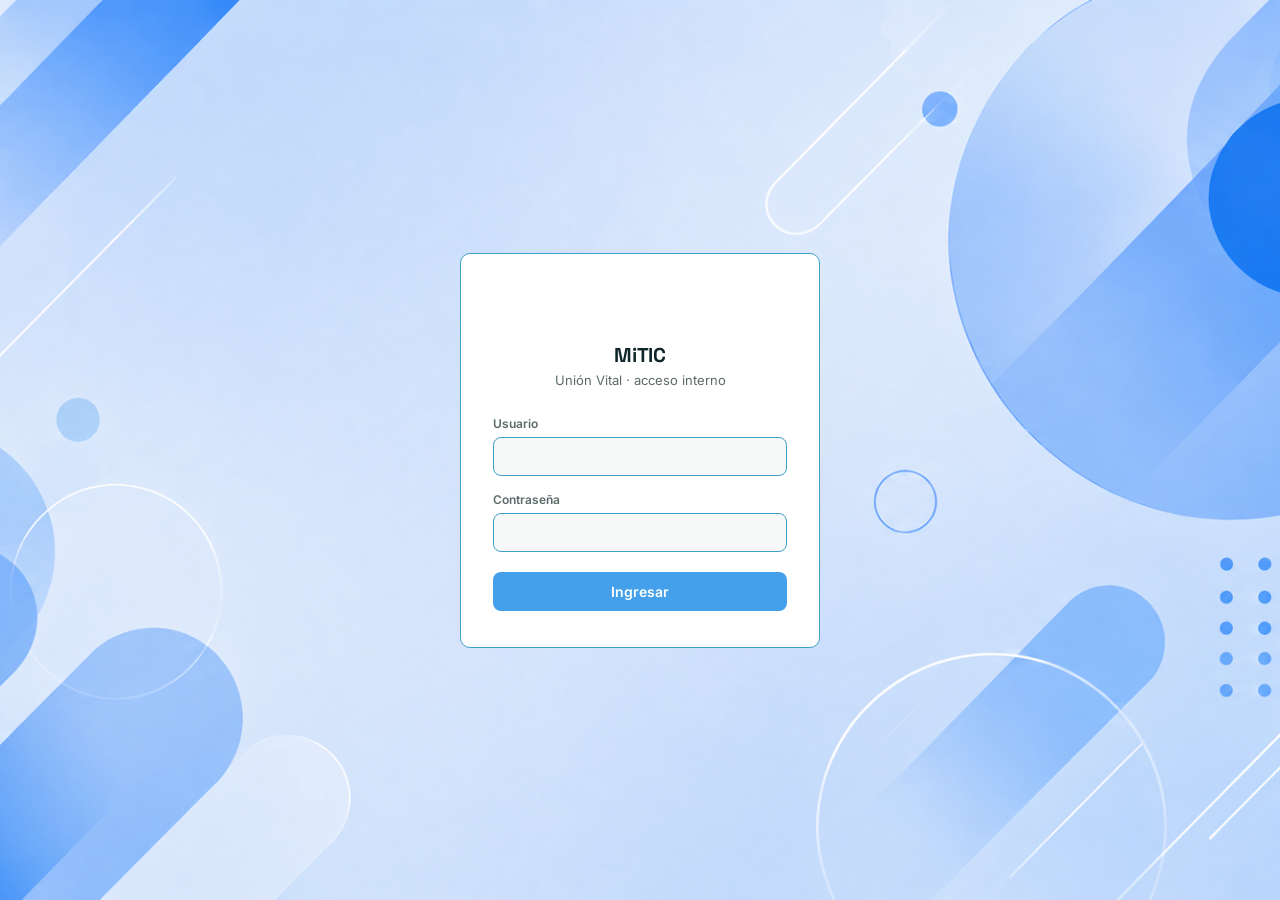
==== frontend/index.html @ f63959bd "Initial commit - Backend y estructura inicial" ====
<!DOCTYPE html>
<html lang="es">
<head>
<meta charset="UTF-8">
<meta name="viewport" content="width=device-width, initial-scale=1.0">
<title>MiTIC · Unión Vital</title>
<link rel="preconnect" href="https://fonts.googleapis.com">
<link href="https://fonts.googleapis.com/css2?family=Space+Grotesk:wght@500;600;700&family=Inter:wght@400;500;600&family=IBM+Plex+Mono:wght@500&display=swap" rel="stylesheet">
<link rel="stylesheet" href="css/styles.css">
</head>
<body>

<!-- ===================== LOGIN ===================== -->
<div id="login-screen">
  <div class="login-card">
    <div class="pulse-wrap" aria-hidden="true">
      <svg viewBox="0 0 120 32">
        <path class="pulse-line" d="M0,16 L30,16 L38,4 L48,28 L56,16 L120,16" />
      </svg>
    </div>
    <h1>MiTIC</h1>
    <p class="subtitle">Unión Vital · acceso interno</p>

    <div class="error-box" id="login-error"></div>

    <form id="login-form">
      <div class="field">
        <label for="user">Usuario</label>
        <input type="text" id="user" name="user" autocomplete="username" required>
      </div>
      <div class="field">
        <label for="clave">Contraseña</label>
        <input type="password" id="clave" name="clave" autocomplete="current-password" required>
      </div>
      <button type="submit" class="primary" id="login-btn">Ingresar</button>
    </form>
  </div>
</div>

<!-- ===================== DASHBOARD ===================== -->
<div id="app-screen">
  <div class="layout">
    <nav class="sidebar">
      <div class="brand">MiTIC</div>
      <div class="brand-sub">Unión Vital</div>

      <button class="nav-item active" data-view="usuarios">Usuarios</button>
      <button class="nav-item" data-view="activos">Activos</button>
      <button class="nav-item" data-view="tareas">Tareas</button>
      <button class="nav-item" data-view="plantillas">Plantillas</button>

      <div class="spacer"></div>
      <button class="nav-item logout" id="logout-btn">Cerrar sesión</button>
    </nav>

    <main class="content">
      <h2 id="view-title">Usuarios</h2>
      <p class="view-sub" id="view-sub">Listado de usuarios registrados en el sistema.</p>
      <div class="toolbar" id="view-toolbar" style="display:none;">
        <button class="btn-new" id="btn-new">+ Nuevo</button>
      </div>
      <div class="panel">
        <div id="view-body"><div class="empty-state">Cargando...</div></div>
      </div>
    </main>
  </div>
</div>

<!-- ===================== MODAL: Nuevo registro ===================== -->
<div class="modal-overlay" id="modal-overlay">
  <div class="modal-card">
    <h3 id="modal-title">Nuevo Activo</h3>
    <p class="modal-sub">Completá los datos del registro.</p>

    <div class="error-box" id="modal-error"></div>

    <form id="modal-form">
      <div class="modal-grid" id="modal-fields"></div>
      <div class="modal-actions">
        <button type="button" class="btn-secondary" id="modal-cancel">Cancelar</button>
        <button type="submit" class="primary" id="modal-submit" style="width:auto; padding:9px 18px;">Guardar</button>
      </div>
    </form>
  </div>
</div>

<!--
  Orden de carga (importante, cada archivo depende del anterior):
    1) config.js          -> API_BASE
    2) utils.js           -> escapeHtml, renderTable, formatFecha
    3) modules/*.js       -> usuariosView, activosView, tareasView, plantillasView
    4) auth.js            -> getToken/setToken/clearToken, login, logout
    5) modal.js           -> abrir/cerrar modal, crear registros
    6) app.js             -> junta todo en VIEWS, navegación, arranque
-->
<script src="js/config.js"></script>
<script src="js/utils.js"></script>
<script src="js/modules/usuarios.js"></script>
<script src="js/modules/activos.js"></script>
<script src="js/modules/plantillas.js"></script>
<script src="js/modules/tareas.js"></script>
<script src="js/modules/checklists.js"></script> <!-- AGREGAR ESTA LÍNEA -->
<script src="js/auth.js"></script>
<script src="js/modal.js"></script>
<script src="js/app.js"></script>

</body>
</html>
---- frontend/css/styles.css ----
:root {
  --bg: #F6F9F8;
  --surface: #FFFFFF;
  --ink: #10262B;
  --ink-soft: #5B6B6A;
  --accent: #45a0eb;
  --accent-soft: #E4F0EC;
  --warn: #C2452A;
  --warn-soft: #FBEAE5;
  --border: #3ea1c9;
  --radius: 10px;
}

* { box-sizing: border-box; }

body {
  margin: 0;
  background: var(--bg);
  color: var(--ink);
  font-family: 'Inter', system-ui, sans-serif;
  -webkit-font-smoothing: antialiased;
}

h1, h2, h3, .brand {
  font-family: 'Space Grotesk', sans-serif;
  letter-spacing: -0.01em;
}

code, .mono { font-family: 'IBM Plex Mono', monospace; }

/* ---------- Pulse signature (login screen) ---------- */
.pulse-wrap {
  width: 120px;
  height: 32px;
  margin: 0 auto 20px;
}
.pulse-wrap svg { width: 100%; height: 100%; display: block; }
.pulse-line {
  fill: none;
  stroke: var(--accent);
  stroke-width: 2;
  stroke-linecap: round;
  stroke-linejoin: round;
  stroke-dasharray: 220;
  stroke-dashoffset: 220;
  animation: draw 2.2s ease-in-out infinite;
}
@keyframes draw {
  0%   { stroke-dashoffset: 220; }
  45%  { stroke-dashoffset: 0; }
  55%  { stroke-dashoffset: 0; }
  100% { stroke-dashoffset: -220; }
}
@media (prefers-reduced-motion: reduce) {
  .pulse-line { animation: none; stroke-dashoffset: 0; }
}

/* ---------- Login screen ---------- */
#login-screen {
  min-height: 100vh;
  display: flex;
  align-items: center;
  justify-content: center;
  padding: 24px;

  /* Fondo */
    background-image: url("../asset/img/fondo.png");
    background-size: cover;
    background-position: center;
    background-repeat: no-repeat;

    position: relative;
    overflow: hidden;
}


.login-card {
  width: 100%;
  max-width: 360px;
  background: var(--surface);
  border: 1px solid var(--border);
  border-radius: var(--radius);
  padding: 36px 32px;
  text-align: center;
}
.login-card h1 {
  font-size: 20px;
  margin: 0 0 4px;
}
.login-card .subtitle {
  font-size: 13px;
  color: var(--ink-soft);
  margin: 0 0 28px;
}
.field {
  text-align: left;
  margin-bottom: 16px;
}
.field label {
  display: block;
  font-size: 12px;
  font-weight: 600;
  color: var(--ink-soft);
  margin-bottom: 6px;
}
.field input {
  width: 100%;
  padding: 10px 12px;
  border: 1px solid var(--border);
  border-radius: 8px;
  font-size: 14px;
  font-family: inherit;
  background: var(--bg);
  color: var(--ink);
}
.field input:focus {
  outline: none;
  border-color: var(--accent);
  background: var(--bg);
}
button.primary {
  width: 100%;
  padding: 11px;
  border: none;
  border-radius: 8px;
  background: var(--accent);
  color: white;
  font-family: inherit;
  font-size: 14px;
  font-weight: 600;
  cursor: pointer;
  margin-top: 4px;
}
button.primary:hover { background: #7BBDE8; }
button.primary:focus-visible { outline: 2px solid var(--ink); outline-offset: 2px; }
button.primary:disabled { opacity: 0.6; cursor: default; }*/

.error-box {
  display: none;
  background: var(--warn-soft);
  color: var(--warn);
  font-size: 13px;
  padding: 10px 12px;
  border-radius: 8px;
  margin-bottom: 16px;
  text-align: left;
}

/* ---------- Dashboard shell ---------- */
#app-screen { display: none; min-height: 100vh; }
.layout {
  display: grid;
  grid-template-columns: 220px 1fr;
  min-height: 100vh;
}
.sidebar {
  background: var(--ink);
  color: white;
  padding: 24px 16px;
  display: flex;
  flex-direction: column;
}
.sidebar .brand {
  font-size: 16px;
  font-weight: 700;
  color: white;
  margin-bottom: 2px;
}
.sidebar .brand-sub {
  font-size: 11px;
  color: rgba(255,255,255,0.55);
  margin-bottom: 28px;
}
.nav-item {
  display: block;
  width: 100%;
  text-align: left;
  background: none;
  border: none;
  color: rgba(255,255,255,0.75);
  font-family: inherit;
  font-size: 14px;
  padding: 10px 12px;
  border-radius: 8px;
  cursor: pointer;
  margin-bottom: 4px;
}
.nav-item:hover { background: rgba(255,255,255,0.08); color: white; }
.nav-item.active { background: var(--accent); color: white; }
.sidebar .spacer { flex: 1; }
.nav-item.logout { color: rgba(255,255,255,0.5); font-size: 13px; }

.content { padding: 32px 40px; }
.content h2 { font-size: 22px; margin: 0 0 4px; }
.content .view-sub { color: var(--ink-soft); font-size: 13px; margin: 0 0 24px; }

.panel {
  background: var(--surface);
  border: 1px solid var(--border);
  border-radius: var(--radius);
  padding: 20px;
}
.empty-state {
  color: var(--ink-soft);
  font-size: 13px;
}

/* ---------- Data table ---------- */
.data-table {
  width: 100%;
  border-collapse: collapse;
  font-size: 13px;
}
.data-table th {
  text-align: left;
  font-size: 11px;
  text-transform: uppercase;
  letter-spacing: 0.03em;
  color: var(--ink-soft);
  font-weight: 600;
  padding: 0 12px 10px;
  border-bottom: 1px solid var(--border);
}
.data-table td {
  padding: 10px 12px;
  border-bottom: 1px solid var(--border);
  color: var(--ink);
}
.data-table tr:last-child td { border-bottom: none; }
.badge {
  display: inline-block;
  padding: 2px 9px;
  border-radius: 999px;
  font-size: 11px;
  font-weight: 600;
}
.badge.on  { background: var(--accent-soft); color: var(--accent); }
.badge.off { background: var(--warn-soft); color: var(--warn); }
.toolbar {
  display: flex;
  justify-content: flex-end;
  margin-bottom: 14px;
}
.btn-new {
  padding: 8px 14px;
  border: none;
  border-radius: 8px;
  background: var(--accent);
  color: white;
  font-family: inherit;
  font-size: 13px;
  font-weight: 600;
  cursor: pointer;
}
.btn-new:hover { background: #176155; }

/* ---------- Modal ---------- */
.modal-overlay {
  display: none;
  position: fixed;
  inset: 0;
  background: rgba(16, 38, 43, 0.45);
  align-items: center;
  justify-content: center;
  padding: 24px;
  z-index: 10;
}
.modal-overlay.open { display: flex; }
.modal-card {
  background: var(--surface);
  border-radius: var(--radius);
  width: 100%;
  max-width: 480px;
  max-height: 90vh;
  overflow-y: auto;
  padding: 28px;
}
.modal-card h3 { margin: 0 0 4px; font-size: 18px; }
.modal-card .modal-sub { color: var(--ink-soft); font-size: 13px; margin: 0 0 20px; }
.modal-grid {
  display: grid;
  grid-template-columns: 1fr 1fr;
  gap: 14px;
}
.modal-grid .field.full { grid-column: 1 / -1; }
.checkbox-field {
  display: flex;
  align-items: center;
  gap: 8px;
  grid-column: 1 / -1;
  font-size: 13px;
  color: var(--ink);
}
.modal-actions {
  display: flex;
  justify-content: flex-end;
  gap: 10px;
  margin-top: 22px;
}
.btn-secondary {
  padding: 9px 16px;
  border: 1px solid var(--border);
  border-radius: 8px;
  background: white;
  font-family: inherit;
  font-size: 13px;
  cursor: pointer;
  color: var(--ink);
}
/* --- MEJORAS DEL AGENTE: Checklists y Estados --- */
.badge.warning { background: #FFF4E5; color: #B76E00; } 
.badge.neutral { background: #F0F2F2; color: #5B6B6A; } 

.checklist-container {
  display: flex;
  flex-direction: column;
  gap: 10px;
  width: 100%;
  margin-top: 10px;
}

.checklist-row {
  display: flex;
  align-items: center;
  gap: 12px;
  padding: 12px;
  background: var(--bg);
  border: 1px solid var(--border);
  border-radius: 8px;
  cursor: pointer;
  transition: all 0.2s;
}

.checklist-row:hover {
  border-color: var(--accent);
  background: white;
}

.checklist-row input[type="checkbox"] {
  width: 18px;
  height: 18px;
  accent-color: var(--accent);
  cursor: pointer;
}

.checklist-row.done {
  opacity: 0.6;
}

.checklist-row.done span {
  text-decoration: line-through;
}

.btn-action {
  padding: 5px 10px;
  font-size: 11px;
  font-weight: 600;
  border: none;
  border-radius: 4px;
  background: var(--ink);
  color: white;
  cursor: pointer;
}
.btn-action:hover { background: var(--accent); }
/* --- ESTILOS DE NOTIFICACIONES TOAST --- */
.toast {
    position: fixed; bottom: 30px; right: 30px;
    background: var(--ink); color: white;
    padding: 14px 24px; border-radius: 12px;
    box-shadow: 0 8px 24px rgba(0,0,0,0.2);
    transform: translateY(150px);
    transition: all 0.4s cubic-bezier(0.175, 0.885, 0.32, 1.275);
    z-index: 10000; font-weight: 500;
}
.toast.show { transform: translateY(0); }
.toast-success { border-left: 5px solid var(--accent); }
.toast-error { border-left: 5px solid var(--warn); }

/* Estilo para Hoja de Vida */
.history-item:last-child { border-bottom: none !important; }
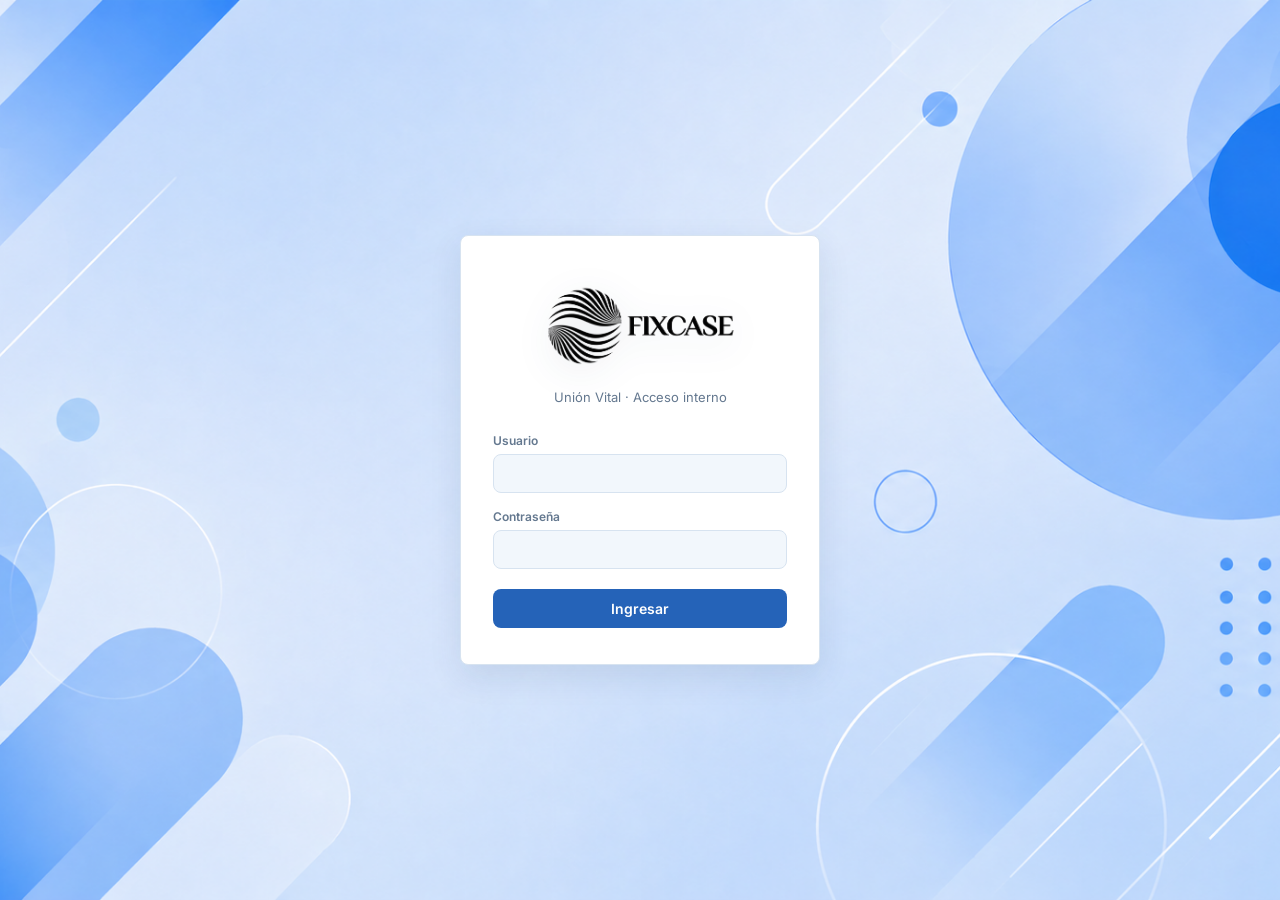
==== commit 973be9f7: "Feat: Modulo usuarios (editar/inactivar), Dashboard y DHV integrados" ====
--- a/frontend/index.html
+++ b/frontend/index.html
@@ -1,108 +1,148 @@
 <!DOCTYPE html>
 <html lang="es">
 <head>
-<meta charset="UTF-8">
-<meta name="viewport" content="width=device-width, initial-scale=1.0">
-<title>MiTIC · Unión Vital</title>
-<link rel="preconnect" href="https://fonts.googleapis.com">
-<link href="https://fonts.googleapis.com/css2?family=Space+Grotesk:wght@500;600;700&family=Inter:wght@400;500;600&family=IBM+Plex+Mono:wght@500&display=swap" rel="stylesheet">
-<link rel="stylesheet" href="css/styles.css">
+  <meta charset="UTF-8">
+  <meta name="viewport" content="width=device-width, initial-scale=1.0">
+  <title>FixCase · Unión Vital</title>
+  
+  <link rel="preconnect" href="https://fonts.googleapis.com">
+  <link rel="preconnect" href="https://fonts.gstatic.com" crossorigin>
+  <link href="https://fonts.googleapis.com/css2?family=Space+Grotesk:wght@500;600;700&family=Inter:wght@400;500;600&family=IBM+Plex+Mono:wght@500&display=swap" rel="stylesheet">
+  <link rel="stylesheet" href="https://fonts.googleapis.com/css2?family=Material+Symbols+Outlined"/>
+  <link rel="stylesheet" href="css/styles.css?v=2">
+<link rel="stylesheet" href="css/dashboard.css?v=2">
 </head>
 <body>
 
-<!-- ===================== LOGIN ===================== -->
-<div id="login-screen">
-  <div class="login-card">
-    <div class="pulse-wrap" aria-hidden="true">
-      <svg viewBox="0 0 120 32">
-        <path class="pulse-line" d="M0,16 L30,16 L38,4 L48,28 L56,16 L120,16" />
-      </svg>
+  <!-- LOGIN -->
+  <div id="login-screen">
+    <div class="login-card">
+      <div class="login-brand" aria-label="FixCase logo">
+        <img src="asset/img/logo.png" alt="FixCase logo" />
+      </div>
+      <p class="subtitle">Unión Vital · Acceso interno</p>
+
+      <div class="error-box" id="login-error"></div>
+
+      <form id="login-form">
+        <div class="field">
+          <label for="user">Usuario</label>
+          <input type="text" id="user" name="user" autocomplete="username" required>
+        </div>
+        <div class="field">
+          <label for="clave">Contraseña</label>
+          <input type="password" id="clave" name="clave" autocomplete="current-password" required>
+        </div>
+        <button type="submit" class="primary" id="login-btn">Ingresar</button>
+      </form>
     </div>
-    <h1>MiTIC</h1>
-    <p class="subtitle">Unión Vital · acceso interno</p>
+  </div>
 
-    <div class="error-box" id="login-error"></div>
+  <!-- DASHBOARD -->
+  <div id="app-screen">
+    <div class="layout">
+      <nav class="sidebar">
+        <div class="brand-wrap">
+          <div class="brand">
+            <img src="asset/img/logo.png" alt="FixCase logo" />
+          </div>
+        </div>
 
-    <form id="login-form">
-      <div class="field">
-        <label for="user">Usuario</label>
-        <input type="text" id="user" name="user" autocomplete="username" required>
-      </div>
-      <div class="field">
-        <label for="clave">Contraseña</label>
-        <input type="password" id="clave" name="clave" autocomplete="current-password" required>
-      </div>
-      <button type="submit" class="primary" id="login-btn">Ingresar</button>
-    </form>
+        <div class="menu">
+          <button class="nav-item active" data-view="dashboard" type="button">
+            <span class="material-symbols-outlined" aria-hidden="true">dashboard</span>
+            <span>Dashboard</span>
+          </button>
+          <button class="nav-item" data-view="usuarios" type="button">
+            <span class="material-symbols-outlined" aria-hidden="true">group</span>
+            <span>Usuarios</span>
+          </button>
+          <button class="nav-item" data-view="activos" type="button">
+            <span class="material-symbols-outlined" aria-hidden="true">precision_manufacturing</span>
+            <span>Activos</span>
+          </button>
+          <button class="nav-item" data-view="dhv" type="button">
+            <span class="material-symbols-outlined" aria-hidden="true">badge</span>
+            <span>Hojas de Vida</span>
+          </button>
+          <button class="nav-item" data-view="tareas" type="button">
+            <span class="material-symbols-outlined" aria-hidden="true">task_alt</span>
+            <span>Tareas</span>
+          </button>
+          <button class="nav-item" data-view="checklists" type="button">
+            <span class="material-symbols-outlined" aria-hidden="true">fact_check</span>
+            <span>Checklists</span>
+          </button>
+          <button class="nav-item" data-view="plantillas" type="button">
+            <span class="material-symbols-outlined" aria-hidden="true">description</span>
+            <span>Plantillas</span>
+          </button>
+        </div>
+
+        <div class="spacer"></div>
+
+        <div class="sidebar-footer">
+          <button class="theme-toggle" id="theme-toggle" type="button" aria-label="Cambiar tema" aria-pressed="false">
+            <span class="material-symbols-outlined" aria-hidden="true">dark_mode</span>
+            <span class="theme-label">Modo oscuro</span>
+            <span class="theme-state">CLARO</span>
+          </button>
+        </div>
+
+        <button class="nav-item logout" id="logout-btn" type="button">
+          <span class="material-symbols-outlined" aria-hidden="true">logout</span>
+          <span>Cerrar sesión</span>
+        </button>
+      </nav>
+
+      <main class="content">
+        <h2 id="view-title">Dashboard</h2>
+        <p class="view-sub" id="view-sub">Resumen general y métricas del sistema.</p>
+        
+        <div class="toolbar" id="view-toolbar" style="display:none;">
+          <button class="btn-new" id="btn-new">+ Nuevo</button>
+        </div>
+        
+        <div class="panel">
+          <div id="view-body">
+            <div class="empty-state">Cargando...</div>
+          </div>
+        </div>
+      </main>
+    </div>
   </div>
-</div>
 
-<!-- ===================== DASHBOARD ===================== -->
-<div id="app-screen">
-  <div class="layout">
-    <nav class="sidebar">
-      <div class="brand">MiTIC</div>
-      <div class="brand-sub">Unión Vital</div>
+  <!-- MODAL -->
+  <div class="modal-overlay" id="modal-overlay">
+    <div class="modal-card">
+      <h3 id="modal-title">Nuevo Registro</h3>
+      <p class="modal-sub">Completa los datos correspondientes.</p>
 
-      <button class="nav-item active" data-view="usuarios">Usuarios</button>
-      <button class="nav-item" data-view="activos">Activos</button>
-      <button class="nav-item" data-view="tareas">Tareas</button>
-      <button class="nav-item" data-view="plantillas">Plantillas</button>
+      <div class="error-box" id="modal-error"></div>
 
-      <div class="spacer"></div>
-      <button class="nav-item logout" id="logout-btn">Cerrar sesión</button>
-    </nav>
+      <form id="modal-form">
+        <div class="modal-grid" id="modal-fields"></div>
+        <div class="modal-actions">
+          <button type="button" class="btn-secondary" id="modal-cancel">Cancelar</button>
+          <button type="submit" class="primary" id="modal-submit" style="width:auto; padding:9px 18px;">Guardar</button>
+        </div>
+      </form>
+    </div>
+  </div>
 
-    <main class="content">
-      <h2 id="view-title">Usuarios</h2>
-      <p class="view-sub" id="view-sub">Listado de usuarios registrados en el sistema.</p>
-      <div class="toolbar" id="view-toolbar" style="display:none;">
-        <button class="btn-new" id="btn-new">+ Nuevo</button>
-      </div>
-      <div class="panel">
-        <div id="view-body"><div class="empty-state">Cargando...</div></div>
-      </div>
-    </main>
-  </div>
-</div>
-
-<!-- ===================== MODAL: Nuevo registro ===================== -->
-<div class="modal-overlay" id="modal-overlay">
-  <div class="modal-card">
-    <h3 id="modal-title">Nuevo Activo</h3>
-    <p class="modal-sub">Completá los datos del registro.</p>
-
-    <div class="error-box" id="modal-error"></div>
-
-    <form id="modal-form">
-      <div class="modal-grid" id="modal-fields"></div>
-      <div class="modal-actions">
-        <button type="button" class="btn-secondary" id="modal-cancel">Cancelar</button>
-        <button type="submit" class="primary" id="modal-submit" style="width:auto; padding:9px 18px;">Guardar</button>
-      </div>
-    </form>
-  </div>
-</div>
-
-<!--
-  Orden de carga (importante, cada archivo depende del anterior):
-    1) config.js          -> API_BASE
-    2) utils.js           -> escapeHtml, renderTable, formatFecha
-    3) modules/*.js       -> usuariosView, activosView, tareasView, plantillasView
-    4) auth.js            -> getToken/setToken/clearToken, login, logout
-    5) modal.js           -> abrir/cerrar modal, crear registros
-    6) app.js             -> junta todo en VIEWS, navegación, arranque
--->
-<script src="js/config.js"></script>
-<script src="js/utils.js"></script>
-<script src="js/modules/usuarios.js"></script>
-<script src="js/modules/activos.js"></script>
-<script src="js/modules/plantillas.js"></script>
-<script src="js/modules/tareas.js"></script>
-<script src="js/modules/checklists.js"></script> <!-- AGREGAR ESTA LÍNEA -->
-<script src="js/auth.js"></script>
-<script src="js/modal.js"></script>
-<script src="js/app.js"></script>
+  <!-- SCRIPTS -->
+  <script src="js/config.js"></script>
+  <script src="js/utils.js"></script>
+  <script src="js/dashboard.js"></script>
+  <script src="js/modules/usuarios.js"></script>
+  <script src="js/modules/activos.js"></script>
+  <script src="js/modules/dhv.js"></script>
+  <script src="js/modules/tareas.js"></script>
+  <script src="js/modules/checklists.js"></script>
+  <script src="js/modules/plantillas.js"></script>
+  <script src="js/auth.js"></script>
+  <script src="js/modal.js"></script>
+  <script src="js/app.js"></script>
 
 </body>
-</html>
+</html>
--- a/frontend/css/styles.css
+++ b/frontend/css/styles.css
@@ -1,24 +1,52 @@
 :root {
-  --bg: #F6F9F8;
+  color-scheme: light;
+  --bg: #F2F7FC;
+  --page-bg-image: url("../asset/img/fondo.png");
   --surface: #FFFFFF;
-  --ink: #10262B;
-  --ink-soft: #5B6B6A;
-  --accent: #45a0eb;
-  --accent-soft: #E4F0EC;
-  --warn: #C2452A;
-  --warn-soft: #FBEAE5;
-  --border: #3ea1c9;
-  --radius: 10px;
+  --ink: #20344D;
+  --ink-soft: #64788F;
+  --accent: #2878D0;
+  --accent-button: #2563B8;
+  --accent-soft: #E5F0FF;
+  --warn: #B64A37;
+  --warn-soft: #F9E9E5;
+  --border: #D7E3F0;
+  --sidebar-bg: #15345B;
+  --shadow: 0 12px 32px rgba(21, 52, 91, 0.10);
+  --radius: 8px;
+}
+
+:root[data-theme="dark"] {
+  color-scheme: dark;
+  --bg: #111A28;
+  --page-bg-image: url("../asset/img/fondo_oscuro.jpeg");
+  --surface: #1B293B;
+  --ink: #E8F0FB;
+  --ink-soft: #A7B6CC;
+  --accent: #83BAFF;
+  --accent-button: #2468B4;
+  --accent-soft: #233A59;
+  --warn: #F08B76;
+  --warn-soft: #452C29;
+  --border: #33465F;
+  --sidebar-bg: #10243D;
+  --shadow: 0 12px 32px rgba(0, 0, 0, 0.32);
 }
 
 * { box-sizing: border-box; }
 
 body {
   margin: 0;
-  background: var(--bg);
+  background-color: var(--bg);
+  background-image: var(--page-bg-image);
+  background-size: cover;
+  background-position: center;
+  background-repeat: no-repeat;
+  background-attachment: fixed;
   color: var(--ink);
   font-family: 'Inter', system-ui, sans-serif;
   -webkit-font-smoothing: antialiased;
+  transition: background-color 180ms ease, color 180ms ease;
 }
 
 h1, h2, h3, .brand {
@@ -28,46 +56,30 @@
 
 code, .mono { font-family: 'IBM Plex Mono', monospace; }
 
-/* ---------- Pulse signature (login screen) ---------- */
-.pulse-wrap {
-  width: 120px;
-  height: 32px;
-  margin: 0 auto 20px;
-}
-.pulse-wrap svg { width: 100%; height: 100%; display: block; }
-.pulse-line {
-  fill: none;
-  stroke: var(--accent);
-  stroke-width: 2;
-  stroke-linecap: round;
-  stroke-linejoin: round;
-  stroke-dasharray: 220;
-  stroke-dashoffset: 220;
-  animation: draw 2.2s ease-in-out infinite;
-}
-@keyframes draw {
-  0%   { stroke-dashoffset: 220; }
-  45%  { stroke-dashoffset: 0; }
-  55%  { stroke-dashoffset: 0; }
-  100% { stroke-dashoffset: -220; }
-}
-@media (prefers-reduced-motion: reduce) {
-  .pulse-line { animation: none; stroke-dashoffset: 0; }
-}
-
 /* ---------- Login screen ---------- */
 #login-screen {
+  color-scheme: light;
+  --bg: #F2F7FC;
+  --surface: #FFFFFF;
+  --ink: #20344D;
+  --ink-soft: #64788F;
+  --accent: #2878D0;
+  --accent-button: #2563B8;
+  --warn: #B64A37;
+  --warn-soft: #F9E9E5;
+  --border: #D7E3F0;
+  --shadow: 0 12px 32px rgba(21, 52, 91, 0.10);
   min-height: 100vh;
   display: flex;
   align-items: center;
   justify-content: center;
-  padding: 24px;
-
-  /* Fondo */
-    background-image: url("../asset/img/fondo.png");
-    background-size: cover;
-    background-position: center;
-    background-repeat: no-repeat;
+  padding: 10px;
+
+  background-color: var(--bg);
+  background-image: url("../asset/img/fondo.png");
+  background-size: cover;
+  background-position: center;
+  background-repeat: no-repeat;
 
     position: relative;
     overflow: hidden;
@@ -82,10 +94,20 @@
   border-radius: var(--radius);
   padding: 36px 32px;
   text-align: center;
-}
-.login-card h1 {
-  font-size: 20px;
-  margin: 0 0 4px;
+  box-shadow: var(--shadow);
+}
+.login-brand {
+  display: flex;
+  justify-content: center;
+  align-items: center;
+  margin: 0 auto 12px;
+}
+.login-brand img {
+  display: block;
+  width: min(100%, 200px);
+  height: auto;
+  object-fit: contain;
+  filter: drop-shadow(0 8px 18px rgba(21, 52, 91, 0.12));
 }
 .login-card .subtitle {
   font-size: 13px;
@@ -123,7 +145,7 @@
   padding: 11px;
   border: none;
   border-radius: 8px;
-  background: var(--accent);
+  background: var(--accent-button);
   color: white;
   font-family: inherit;
   font-size: 14px;
@@ -131,9 +153,9 @@
   cursor: pointer;
   margin-top: 4px;
 }
-button.primary:hover { background: #7BBDE8; }
+button.primary:hover { filter: brightness(1.08); }
 button.primary:focus-visible { outline: 2px solid var(--ink); outline-offset: 2px; }
-button.primary:disabled { opacity: 0.6; cursor: default; }*/
+button.primary:disabled { opacity: 0.6; cursor: default; }
 
 .error-box {
   display: none;
@@ -150,55 +172,120 @@
 #app-screen { display: none; min-height: 100vh; }
 .layout {
   display: grid;
-  grid-template-columns: 220px 1fr;
+  grid-template-columns: 248px minmax(0, 1fr);
   min-height: 100vh;
 }
 .sidebar {
-  background: var(--ink);
+  background: var(--sidebar-bg);
   color: white;
-  padding: 24px 16px;
+  padding: 28px 18px 20px;
   display: flex;
   flex-direction: column;
+  min-height: 100vh;
+  box-shadow: 5px 0 22px rgba(12, 31, 54, 0.18);
+}
+.brand-wrap {
+  display: flex;
+  flex-direction: column;
+  align-items: center;
+  justify-content: center;
+  gap: 2px;
+  margin: 0 0 10px;
+  width: 100%;
+  height: 62px;
+  padding: 4px;
+  border: 1px solid rgba(255,255,255,0.06);
+  border-radius: 10px;
+  background: linear-gradient(180deg, rgba(255,255,255,0.03), rgba(255,255,255,0.01));
+  box-shadow: inset 0 1px 0 rgba(255,255,255,0.04);
 }
 .sidebar .brand {
-  font-size: 16px;
-  font-weight: 700;
-  color: white;
-  margin-bottom: 2px;
-}
-.sidebar .brand-sub {
-  font-size: 11px;
-  color: rgba(255,255,255,0.55);
-  margin-bottom: 28px;
+  display: flex;
+  align-items: center;
+  justify-content: center;
+  width: 100%;
+  min-height: 62px;
+  margin: 0;
+}
+.sidebar .brand img {
+  display: block;
+  width: min(100%, 185px);
+  height: 80px;
+  object-fit: contain;
+  filter: drop-shadow(0 10px 18px rgba(12, 28, 52, 0.22));
+}
+.menu {
+  display: grid;
+  gap: 5px;
 }
 .nav-item {
-  display: block;
+  display: flex;
+  align-items: center;
+  gap: 12px;
   width: 100%;
   text-align: left;
   background: none;
   border: none;
-  color: rgba(255,255,255,0.75);
+  color: rgba(255,255,255,0.72);
+  text-decoration: none;
   font-family: inherit;
   font-size: 14px;
-  padding: 10px 12px;
-  border-radius: 8px;
-  cursor: pointer;
-  margin-bottom: 4px;
-}
-.nav-item:hover { background: rgba(255,255,255,0.08); color: white; }
-.nav-item.active { background: var(--accent); color: white; }
+  padding: 11px 12px;
+  border-radius: 8px;
+  cursor: pointer;
+  margin-bottom: 5px;
+  transition: background-color 150ms ease, color 150ms ease, transform 150ms ease;
+}
+.nav-item .material-symbols-outlined { font-size: 20px; line-height: 1; }
+.menu .nav-item {
+  min-height: 44px;
+  margin: 0;
+  border-left: 3px solid transparent;
+  padding-left: 9px;
+}
+.menu .nav-item .material-symbols-outlined {
+  width: 20px;
+  color: rgba(255,255,255,0.62);
+  font-variation-settings: 'FILL' 0, 'wght' 400, 'GRAD' 0, 'opsz' 20;
+}
+.menu .nav-item.active { border-left-color: #A6CEFF; }
+.menu .nav-item.active .material-symbols-outlined { color: #D1E6FF; }
+.nav-item:hover { background: rgba(255,255,255,0.08); color: white; transform: translateX(2px); }
+.nav-item.active { background: var(--accent-button); color: white; box-shadow: 0 5px 14px rgba(0,0,0,0.14); }
 .sidebar .spacer { flex: 1; }
-.nav-item.logout { color: rgba(255,255,255,0.5); font-size: 13px; }
-
-.content { padding: 32px 40px; }
-.content h2 { font-size: 22px; margin: 0 0 4px; }
-.content .view-sub { color: var(--ink-soft); font-size: 13px; margin: 0 0 24px; }
+.sidebar-footer { border-top: 1px solid rgba(255,255,255,0.12); padding-top: 14px; }
+.theme-toggle {
+  display: flex;
+  align-items: center;
+  gap: 10px;
+  width: 100%;
+  padding: 10px 11px;
+  border: 1px solid rgba(255,255,255,0.12);
+  border-radius: 8px;
+  background: rgba(255,255,255,0.045);
+  color: rgba(255,255,255,0.88);
+  font: inherit;
+  font-size: 12px;
+  text-align: left;
+  cursor: pointer;
+  transition: background-color 150ms ease, border-color 150ms ease;
+}
+.theme-toggle:hover { background: rgba(255,255,255,0.1); border-color: rgba(255,255,255,0.24); }
+.theme-toggle .material-symbols-outlined { color: #A6CEFF; font-size: 19px; }
+.theme-state { margin-left: auto; color: rgba(255,255,255,0.48); font-size: 9px; font-weight: 600; letter-spacing: 0.08em; }
+.nav-item.logout { color: rgba(255,255,255,0.58); font-size: 12px; margin: 8px 0 0; }
+.nav-item:focus-visible, .theme-toggle:focus-visible { outline: 2px solid #A6CEFF; outline-offset: 2px; }
+
+.content { width: 100%; max-width: 1440px; padding: 40px 48px; margin: 0 auto; }
+.content h2 { font-size: 24px; margin: 0 0 5px; }
+.content .view-sub { color: var(--ink-soft); font-size: 13px; margin: 0 0 28px; }
 
 .panel {
   background: var(--surface);
   border: 1px solid var(--border);
   border-radius: var(--radius);
-  padding: 20px;
+  padding: 22px;
+  box-shadow: var(--shadow);
 }
 .empty-state {
   color: var(--ink-soft);
@@ -220,6 +307,7 @@
   font-weight: 600;
   padding: 0 12px 10px;
   border-bottom: 1px solid var(--border);
+  background: var(--bg);
 }
 .data-table td {
   padding: 10px 12px;
@@ -227,6 +315,7 @@
   color: var(--ink);
 }
 .data-table tr:last-child td { border-bottom: none; }
+.data-table tbody tr:hover td { background: color-mix(in srgb, var(--accent-soft) 46%, var(--surface)); }
 .badge {
   display: inline-block;
   padding: 2px 9px;
@@ -245,21 +334,21 @@
   padding: 8px 14px;
   border: none;
   border-radius: 8px;
-  background: var(--accent);
+  background: var(--accent-button);
   color: white;
   font-family: inherit;
   font-size: 13px;
   font-weight: 600;
   cursor: pointer;
 }
-.btn-new:hover { background: #176155; }
+.btn-new:hover { filter: brightness(1.08); }
 
 /* ---------- Modal ---------- */
 .modal-overlay {
   display: none;
   position: fixed;
   inset: 0;
-  background: rgba(16, 38, 43, 0.45);
+  background: rgba(13, 31, 54, 0.56);
   align-items: center;
   justify-content: center;
   padding: 24px;
@@ -274,6 +363,8 @@
   max-height: 90vh;
   overflow-y: auto;
   padding: 28px;
+  border: 1px solid var(--border);
+  box-shadow: var(--shadow);
 }
 .modal-card h3 { margin: 0 0 4px; font-size: 18px; }
 .modal-card .modal-sub { color: var(--ink-soft); font-size: 13px; margin: 0 0 20px; }
@@ -301,7 +392,7 @@
   padding: 9px 16px;
   border: 1px solid var(--border);
   border-radius: 8px;
-  background: white;
+  background: var(--surface);
   font-family: inherit;
   font-size: 13px;
   cursor: pointer;
@@ -309,7 +400,9 @@
 }
 /* --- MEJORAS DEL AGENTE: Checklists y Estados --- */
 .badge.warning { background: #FFF4E5; color: #B76E00; } 
-.badge.neutral { background: #F0F2F2; color: #5B6B6A; } 
+.badge.neutral { background: #EDF3F9; color: #52657B; }
+:root[data-theme="dark"] .badge.warning { background: #493821; color: #F4C477; }
+:root[data-theme="dark"] .badge.neutral { background: #2C3D52; color: #B8C9E0; }
 
 .checklist-container {
   display: flex;
@@ -333,7 +426,7 @@
 
 .checklist-row:hover {
   border-color: var(--accent);
-  background: white;
+  background: var(--surface);
 }
 
 .checklist-row input[type="checkbox"] {
@@ -357,7 +450,7 @@
   font-weight: 600;
   border: none;
   border-radius: 4px;
-  background: var(--ink);
+  background: var(--sidebar-bg);
   color: white;
   cursor: pointer;
 }
@@ -367,7 +460,7 @@
     position: fixed; bottom: 30px; right: 30px;
     background: var(--ink); color: white;
     padding: 14px 24px; border-radius: 12px;
-    box-shadow: 0 8px 24px rgba(0,0,0,0.2);
+    box-shadow: 0 8px 24px rgba(12,31,54,0.24);
     transform: translateY(150px);
     transition: all 0.4s cubic-bezier(0.175, 0.885, 0.32, 1.275);
     z-index: 10000; font-weight: 500;
@@ -377,4 +470,28 @@
 .toast-error { border-left: 5px solid var(--warn); }
 
 /* Estilo para Hoja de Vida */
-.history-item:last-child { border-bottom: none !important; }+.history-item:last-child { border-bottom: none !important; }
+
+@media (max-width: 760px) {
+  .layout { grid-template-columns: minmax(0, 1fr); }
+  .sidebar {
+    min-height: 0;
+    padding: 16px;
+    display: grid;
+    grid-template-columns: 1fr auto;
+    align-items: center;
+    gap: 2px 12px;
+  }
+  .sidebar .brand { grid-column: 1; margin-bottom: 10px; }
+  .menu { grid-column: 1 / -1; grid-template-columns: repeat(2, minmax(0, 1fr)); gap: 6px; }
+  .sidebar .spacer { display: none; }
+  .sidebar > .nav-item { grid-column: 1 / -1; margin: 0; }
+  .sidebar-footer { grid-column: 1 / -1; display: grid; grid-template-columns: 1fr 1fr; gap: 8px; padding-top: 10px; }
+  .nav-item.logout { margin: 0; }
+  .content { padding: 28px 20px; }
+  .panel { padding: 16px; overflow-x: auto; }
+}
+
+@media (prefers-reduced-motion: reduce) {
+  *, *::before, *::after { scroll-behavior: auto !important; transition-duration: 0.01ms !important; }
+}
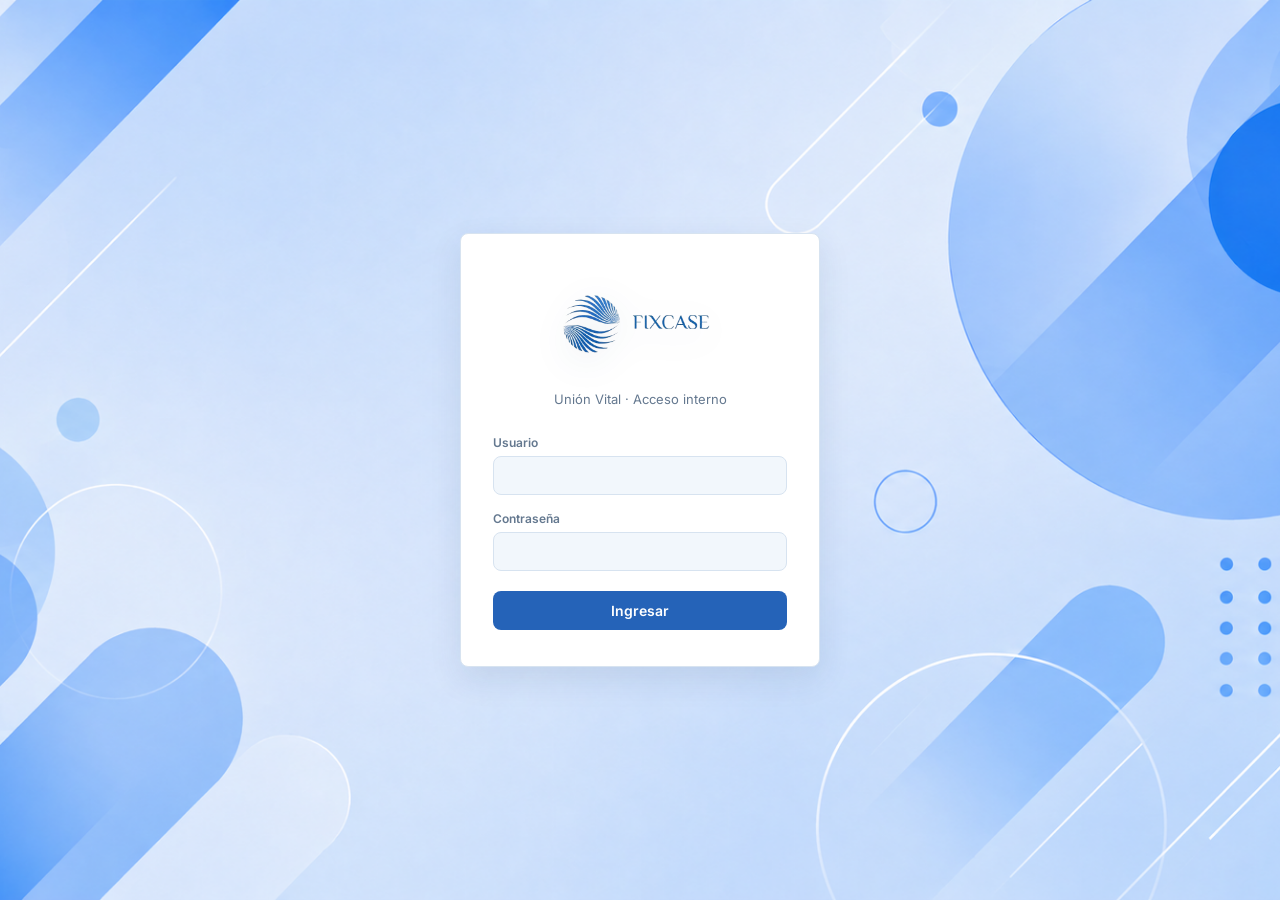
==== commit 59ebf34c: "Ajustes de interfaz, dashboard y módulos del frontend" ====
--- a/frontend/index.html
+++ b/frontend/index.html
@@ -10,6 +10,7 @@
   <link href="https://fonts.googleapis.com/css2?family=Space+Grotesk:wght@500;600;700&family=Inter:wght@400;500;600&family=IBM+Plex+Mono:wght@500&display=swap" rel="stylesheet">
   <link rel="stylesheet" href="https://fonts.googleapis.com/css2?family=Material+Symbols+Outlined"/>
   <link rel="stylesheet" href="css/styles.css?v=2">
+  <link rel="stylesheet" href="css/syles2.css?v=1">
 <link rel="stylesheet" href="css/dashboard.css?v=2">
 </head>
 <body>
@@ -44,7 +45,7 @@
       <nav class="sidebar">
         <div class="brand-wrap">
           <div class="brand">
-            <img src="asset/img/logo.png" alt="FixCase logo" />
+            <img src="asset/img/logo_oscuro.png" alt="FixCase logo" />
           </div>
         </div>
 
@@ -137,6 +138,7 @@
   <script src="js/modules/usuarios.js"></script>
   <script src="js/modules/activos.js"></script>
   <script src="js/modules/dhv.js"></script>
+  <script src="js/modules/dhv-list.js"></script>
   <script src="js/modules/tareas.js"></script>
   <script src="js/modules/checklists.js"></script>
   <script src="js/modules/plantillas.js"></script>
@@ -145,4 +147,4 @@
   <script src="js/app.js"></script>
 
 </body>
-</html>+</html>
--- a/frontend/css/styles.css
+++ b/frontend/css/styles.css
@@ -194,10 +194,10 @@
   width: 100%;
   height: 62px;
   padding: 4px;
-  border: 1px solid rgba(255,255,255,0.06);
-  border-radius: 10px;
-  background: linear-gradient(180deg, rgba(255,255,255,0.03), rgba(255,255,255,0.01));
-  box-shadow: inset 0 1px 0 rgba(255,255,255,0.04);
+  border: 0;
+  border-radius: 0;
+  background: transparent;
+  box-shadow: none;
 }
 .sidebar .brand {
   display: flex;
@@ -359,21 +359,51 @@
   background: var(--surface);
   border-radius: var(--radius);
   width: 100%;
-  max-width: 480px;
+  max-width: 880px;
   max-height: 90vh;
   overflow-y: auto;
-  padding: 28px;
+  padding: 30px;
   border: 1px solid var(--border);
   box-shadow: var(--shadow);
 }
+.modal-card.modal-card-wide { max-width: 1120px; }
 .modal-card h3 { margin: 0 0 4px; font-size: 18px; }
 .modal-card .modal-sub { color: var(--ink-soft); font-size: 13px; margin: 0 0 20px; }
 .modal-grid {
   display: grid;
-  grid-template-columns: 1fr 1fr;
-  gap: 14px;
-}
-.modal-grid .field.full { grid-column: 1 / -1; }
+  grid-template-columns: repeat(2, minmax(0, 1fr));
+  gap: 16px 20px;
+}
+.modal-grid > .field { min-width: 0; margin: 0; }
+.modal-grid .field.full { grid-column: auto; }
+.modal-grid .field.full:has(textarea),
+.modal-grid .field.full:has(.template-editor-items),
+.modal-grid .field.full:has(.checklist-container),
+.modal-grid .field.full:has(.template-preview),
+.modal-grid .field.full:has(.template-included-panel),
+#check-template-preview,
+.modal-grid .checklist-detail-meta { grid-column: 1 / -1; }
+.modal-grid .field input,
+.modal-grid .field select,
+.modal-grid .field textarea {
+  display: block;
+  width: 100%;
+  min-width: 0;
+  min-height: 42px;
+  padding: 10px 12px;
+  border: 1px solid var(--border);
+  border-radius: 9px;
+  background: var(--bg);
+  color: var(--ink);
+  font: inherit;
+  font-size: 13px;
+  transition: border-color 140ms ease, box-shadow 140ms ease;
+}
+.modal-grid .field textarea { min-height: 92px; resize: vertical; }
+.modal-grid .field input:focus,
+.modal-grid .field select:focus,
+.modal-grid .field textarea:focus { outline: 0; border-color: var(--accent); box-shadow: 0 0 0 3px color-mix(in srgb, var(--accent) 15%, transparent); }
+.modal-grid .field label { margin-bottom: 7px; color: var(--ink-soft); font-size: 11px; letter-spacing: .02em; }
 .checkbox-field {
   display: flex;
   align-items: center;
@@ -471,6 +501,166 @@
 
 /* Estilo para Hoja de Vida */
 .history-item:last-child { border-bottom: none !important; }
+
+/* ---------- Plantillas de checklist ---------- */
+.templates-browser { min-width: 0; }
+.templates-search-wrap {
+  display: flex;
+  align-items: center;
+  gap: 10px;
+  max-width: 620px;
+  padding: 0 14px;
+  border: 1px solid var(--border);
+  border-radius: 10px;
+  background: var(--bg);
+  color: var(--ink-soft);
+  transition: border-color 150ms ease, box-shadow 150ms ease;
+}
+.templates-search-wrap:focus-within {
+  border-color: var(--accent);
+  box-shadow: 0 0 0 3px color-mix(in srgb, var(--accent) 16%, transparent);
+}
+.templates-search-wrap > .material-symbols-outlined { font-size: 21px; }
+.templates-search {
+  width: 100%;
+  min-width: 0;
+  padding: 13px 0;
+  border: 0;
+  outline: 0;
+  background: transparent;
+  color: var(--ink);
+  font: inherit;
+  font-size: 13px;
+}
+.templates-search::placeholder { color: var(--ink-soft); opacity: .85; }
+.templates-count { margin: 18px 0 12px; color: var(--ink-soft); font-size: 12px; }
+.templates-grid {
+  display: grid;
+  grid-template-columns: repeat(auto-fill, minmax(min(100%, 265px), 1fr));
+  gap: 16px;
+  align-items: stretch;
+}
+.template-card {
+  display: flex;
+  min-width: 0;
+  flex-direction: column;
+  padding: 19px;
+  border: 1px solid var(--border);
+  border-radius: 12px;
+  background: var(--surface);
+  box-shadow: 0 4px 14px rgba(21, 52, 91, .045);
+  transition: transform 160ms ease, border-color 160ms ease, box-shadow 160ms ease;
+}
+.template-card:hover {
+  transform: translateY(-2px);
+  border-color: color-mix(in srgb, var(--accent) 52%, var(--border));
+  box-shadow: var(--shadow);
+}
+.template-card-top { display: flex; align-items: center; justify-content: space-between; margin-bottom: 15px; }
+.template-card-icon {
+  display: grid;
+  width: 40px;
+  height: 40px;
+  place-items: center;
+  border-radius: 11px;
+  background: var(--accent-soft);
+  color: var(--accent);
+  font-size: 22px;
+}
+.template-item-count { color: var(--ink-soft); font-size: 11px; font-weight: 600; }
+.template-card h3 { margin: 0 0 7px; color: var(--ink); font-size: 16px; line-height: 1.35; overflow-wrap: anywhere; }
+.template-description { min-height: 36px; margin: 0 0 17px; color: var(--ink-soft); font-size: 12px; line-height: 1.5; }
+.template-tags { display: flex; flex-wrap: wrap; gap: 7px; margin-top: auto; }
+.template-tag {
+  display: inline-flex;
+  align-items: center;
+  gap: 5px;
+  max-width: 100%;
+  padding: 6px 8px;
+  border: 1px solid var(--border);
+  border-radius: 7px;
+  background: var(--bg);
+  color: var(--ink-soft);
+  font-size: 10px;
+  font-weight: 600;
+  overflow-wrap: anywhere;
+}
+.template-tag .material-symbols-outlined { font-size: 14px; }
+.templates-empty {
+  display: flex;
+  grid-column: 1 / -1;
+  min-height: 210px;
+  flex-direction: column;
+  align-items: center;
+  justify-content: center;
+  gap: 9px;
+  padding: 24px;
+  color: var(--ink-soft);
+  text-align: center;
+  font-size: 12px;
+}
+.templates-empty > .material-symbols-outlined { color: var(--accent); font-size: 32px; }
+.templates-empty strong { color: var(--ink); font-size: 14px; }
+
+/* ---------- Checklists y editor de plantillas ---------- */
+.checklist-page { min-width: 0; }
+.checklist-stats { display: grid; grid-template-columns: repeat(4, minmax(0, 1fr)); gap: 12px; margin-bottom: 20px; }
+.checklist-stat { padding: 16px 18px; border: 1px solid var(--border); border-radius: 11px; background: var(--surface); }
+.checklist-stat span { display: block; color: var(--ink-soft); font-size: 12px; }
+.checklist-stat strong { display: block; margin-top: 6px; color: var(--ink); font: 700 25px 'Space Grotesk', sans-serif; }
+.checklist-toolbar, .template-filters { display: flex; flex-wrap: wrap; align-items: center; gap: 10px; margin-bottom: 16px; }
+.checklist-search { display: flex; flex: 1 1 270px; align-items: center; gap: 8px; min-width: 200px; padding: 0 11px; border: 1px solid var(--border); border-radius: 8px; background: var(--bg); color: var(--ink-soft); }
+.checklist-search input { width: 100%; min-width: 0; padding: 10px 0; border: 0; outline: 0; background: transparent; color: var(--ink); font: inherit; }
+.checklist-toolbar select, .checklist-toolbar input[type="date"], .template-filters select { min-height: 40px; padding: 8px 10px; border: 1px solid var(--border); border-radius: 8px; background: var(--surface); color: var(--ink); font: inherit; font-size: 12px; }
+.checklist-table-wrap { overflow-x: auto; }
+.checklist-secondary { display: block; margin-top: 3px; color: var(--ink-soft); font-size: 11px; }
+.checklist-actions { display: flex; align-items: center; gap: 6px; }
+.action-menu { position: relative; }
+.action-menu summary { display: grid; width: 31px; height: 31px; place-items: center; border: 1px solid var(--border); border-radius: 7px; color: var(--ink); cursor: pointer; list-style: none; font-size: 20px; }
+.action-menu summary::-webkit-details-marker { display: none; }
+.action-menu > div { position: absolute; z-index: 5; top: calc(100% + 5px); right: 0; display: grid; min-width: 170px; padding: 5px; border: 1px solid var(--border); border-radius: 9px; background: var(--surface); box-shadow: var(--shadow); }
+.action-menu button { padding: 9px 10px; border: 0; border-radius: 5px; background: transparent; color: var(--ink); text-align: left; font: inherit; font-size: 12px; cursor: pointer; }
+.action-menu button:hover { background: var(--bg); }
+.action-menu .danger-action, .danger-action { color: var(--warn); }
+.template-card-top .action-menu { margin-left: auto; }
+.template-use { display: inline-flex; align-items: center; justify-content: center; gap: 6px; margin-top: 16px; }
+.template-use .material-symbols-outlined { font-size: 18px; }
+.template-filters .templates-search-wrap { flex: 1 1 280px; }
+.template-preview { max-height: 220px; overflow: auto; margin: 5px 0 0; padding-left: 22px; color: var(--ink); font-size: 13px; }
+.template-preview li { padding: 4px 0; }
+.template-included-panel { grid-column: 1 / -1; min-width: 0; padding: 14px; border: 1px solid var(--border); border-radius: 11px; background: color-mix(in srgb, var(--accent-soft) 24%, var(--surface)); }
+#check-template-preview { grid-column: 1 / -1; min-width: 0; }
+.template-included-heading { display: flex; align-items: center; gap: 10px; margin-bottom: 11px; }
+.template-included-heading > .material-symbols-outlined { display: grid; width: 36px; height: 36px; place-items: center; border-radius: 10px; background: var(--accent-soft); color: var(--accent); font-size: 20px; }
+.template-included-heading strong, .template-included-heading small { display: block; }
+.template-included-heading strong { color: var(--ink); font-size: 13px; }
+.template-included-heading small { margin-top: 3px; color: var(--ink-soft); font-size: 11px; }
+.template-included-list { display: grid; max-height: 220px; gap: 7px; overflow-y: auto; margin: 0; padding: 0 3px 0 0; list-style: none; }
+.template-included-item { display: grid; grid-template-columns: 29px minmax(0, 1fr) 18px; align-items: center; gap: 9px; min-height: 40px; padding: 7px 10px; border: 1px solid var(--border); border-radius: 8px; background: var(--surface); }
+.template-included-index { display: grid; width: 26px; height: 26px; place-items: center; border-radius: 7px; background: var(--bg); color: var(--ink-soft); font: 600 10px 'IBM Plex Mono', monospace; }
+.template-included-text { color: var(--ink); font-size: 12px; line-height: 1.4; overflow-wrap: anywhere; }
+.template-included-check { color: var(--accent); font-size: 17px; }
+.template-included-empty { padding: 12px; color: var(--ink-soft); text-align: center; font-size: 12px; }
+.template-editor-items { display: grid; gap: 8px; }
+.template-point-row { display: grid; grid-template-columns: 28px minmax(0, 1fr) 32px 32px 32px; align-items: center; gap: 5px; }
+.template-point-number { color: var(--ink-soft); text-align: center; font-size: 12px; }
+.template-point-row input, .modal-grid textarea, .checklist-row textarea { width: 100%; min-width: 0; padding: 9px 10px; border: 1px solid var(--border); border-radius: 7px; background: var(--bg); color: var(--ink); font: inherit; font-size: 13px; }
+.template-point-row button { min-height: 34px; border: 1px solid var(--border); border-radius: 7px; background: var(--surface); color: var(--ink); cursor: pointer; }
+.template-point-row .danger-action { font-size: 17px; }
+.modal-grid .checklist-detail-meta { display: grid; grid-column: 1 / -1; grid-template-columns: repeat(3, minmax(0, 1fr)); gap: 10px; }
+.checklist-detail-meta > div { display: grid; gap: 5px; padding: 12px; border: 1px solid var(--border); border-radius: 9px; background: var(--bg); }
+.checklist-detail-meta small, .checklist-detail-meta span:not(.badge) { color: var(--ink-soft); font-size: 11px; }
+.checklist-detail-meta strong { color: var(--ink); font-size: 13px; }
+.checklist-row { display: grid; grid-template-columns: 20px minmax(120px, 1fr) minmax(140px, .8fr); align-items: center; }
+.checklist-row input[type="checkbox"] { margin: 0; }
+.checklist-row textarea { resize: vertical; }
+.modal-card:has(.checklist-detail-meta) { max-width: 760px; }
+@media (max-width: 760px) {
+  .checklist-stats { grid-template-columns: repeat(2, minmax(0, 1fr)); }
+  .checklist-detail-meta { grid-template-columns: 1fr !important; }
+  .checklist-row { grid-template-columns: 20px minmax(0, 1fr); }
+  .checklist-row textarea { grid-column: 2; }
+}
 
 @media (max-width: 760px) {
   .layout { grid-template-columns: minmax(0, 1fr); }
@@ -490,6 +680,21 @@
   .nav-item.logout { margin: 0; }
   .content { padding: 28px 20px; }
   .panel { padding: 16px; overflow-x: auto; }
+  .templates-grid { grid-template-columns: repeat(auto-fill, minmax(min(100%, 235px), 1fr)); }
+}
+
+@media (max-width: 640px) {
+  .modal-overlay { padding: 14px; }
+  .modal-card { max-height: calc(100dvh - 28px); padding: 20px; }
+  .modal-grid { grid-template-columns: minmax(0, 1fr); gap: 12px; }
+  .modal-grid .field.full,
+  .modal-grid .field.full:has(textarea),
+  .modal-grid .field.full:has(.template-editor-items),
+  .modal-grid .field.full:has(.checklist-container),
+  .modal-grid .field.full:has(.template-preview),
+  .modal-grid .field.full:has(.template-included-panel),
+  #check-template-preview,
+  .modal-grid .checklist-detail-meta { grid-column: 1; }
 }
 
 @media (prefers-reduced-motion: reduce) {
